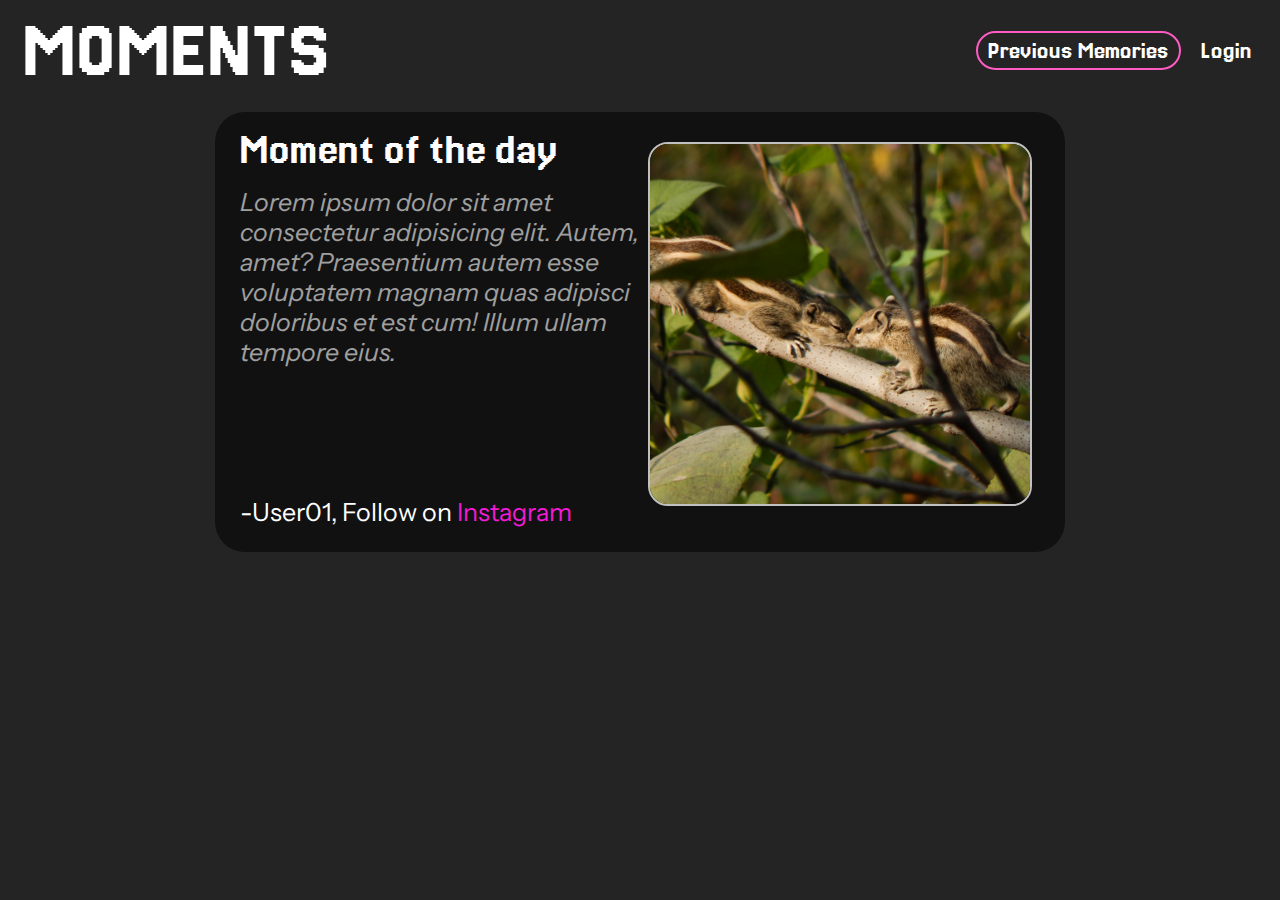
==== index.html @ b2a83b13 "trying to create front-end:   index.html 	new file:   moment.jpg 	trying to create front-end:   styl" ====
<!DOCTYPE html>
<html lang="en">
  <head>
    <meta charset="UTF-8" />
    <meta name="viewport" content="width=device-width, initial-scale=1.0" />
    <title>Document</title>
    <link rel="stylesheet" href="styles.css" />
    <link rel="preconnect" href="https://fonts.googleapis.com" />
    <link rel="preconnect" href="https://fonts.gstatic.com" crossorigin />
    <link
      href="https://fonts.googleapis.com/css2?family=Jersey+20&display=swap"
      rel="stylesheet"
    />
    <link rel="preconnect" href="https://fonts.googleapis.com" />
    <link rel="preconnect" href="https://fonts.gstatic.com" crossorigin />
    <link
      href="https://fonts.googleapis.com/css2?family=Instrument+Sans:ital,wght@0,400..700;1,400..700&display=swap"
      rel="stylesheet"
    />
  </head>
  <body>
    <div class="navbar">
      <h1 class="jersey-20-regular">MOMENTS</h1>
      <div id="navbutton-container">
        <a href="#" class="navbutton jersey-20-regular" id="prevmem"
          >Previous Memories</a
        >
        <a href="#" class="navbutton jersey-20-regular">Login </a>
      </div>
    </div>
    <div id="moment-of-the-day">
      <div id="moment-desc">
        <h2 id="moment-title" class="jersey-20-regular">Moment of the day</h2>
        <p id="moment-story" class="instrument-sans-100">
          Lorem ipsum dolor sit amet consectetur adipisicing elit. Autem, amet?
          Praesentium autem esse voluptatem magnam quas adipisci doloribus et
          est cum! Illum ullam tempore eius.
        </p>
        <p id="moment-userdata" class="instrument-sans-100">
          -User01, Follow on
          <a style="color: #f11bd5; text-decoration: none" href="#"
            >Instagram</a
          >
        </p>
      </div>
      <img src="moment.jpg" alt="" id="moment-img" />
    </div>
    <div id="todays-posts"></div>
  </body>
</html>
---- styles.css ----
* {
  /* border: 1px solid white; */
}

body {
  background-color: #242424;
}

h1 {
  color: #ffffff;
  font-size: 84px;
  margin: 0;
  margin-left: 15px;
}

.jersey-20-regular {
  font-family: "Jersey 20", serif;
  font-weight: 400;
  font-style: normal;
}

/* // <uniquifier>: Use a unique and descriptive class name */
/* // <weight>: Use a value from 400 to 700 */

.instrument-sans-100 {
  font-family: "Instrument Sans", serif;
  font-optical-sizing: auto;
  font-weight: 100;
  font-variation-settings: "wdth" 100;
}

.navbar {
  display: grid;
  grid-template-columns: 1fr 2fr;
}

#navbutton-container {
  display: flex;
  align-items: center;
  justify-content: flex-end;
  column-gap: 20px;
  margin-right: 20px;
}

.navbutton {
  font-size: 25px;
  text-decoration: none;
  color: #ffffff;
}

#prevmem {
  border: 2px solid #ff5bc3;
  border-radius: 20px;
  padding: 5px 10px;
}

#moment-of-the-day {
  width: 96%;
  max-width: 800px;
  margin: auto;
  margin-top: 20px;
  height: 400px;

  background: #111111;
  border-radius: 30px;
  position: relative;
  display: grid;
  grid-template-columns: 1fr 1fr;
  padding: 25px;
  padding-top: 15px;
}

#moment-desc {
  height: 100%;
  display: grid;
  grid-template-rows: 1.5fr 7.75fr 0.75fr;
  overflow: auto;
}

#moment-title {
  color: white;
  font-size: 45px;
  /* position: absolute; */

  margin: 0;
  margin-bottom: 15px;
}

#moment-story {
  font-style: italic;
  color: white;
  opacity: 0.6;
  font-size: 25px;
  margin: 0;
  /* margin-bottom: 130px; */
}

#moment-userdata {
  color: white;
  font-size: 25px;
  margin: 0;
}

#moment-img {
  width: 95%;
  height: 90%;
  object-fit: cover;
  margin: 0 auto;
  margin-top: 15px;

  border-radius: 20px;
  border: 2px solid silver;
}

#todays-posts {
  
}
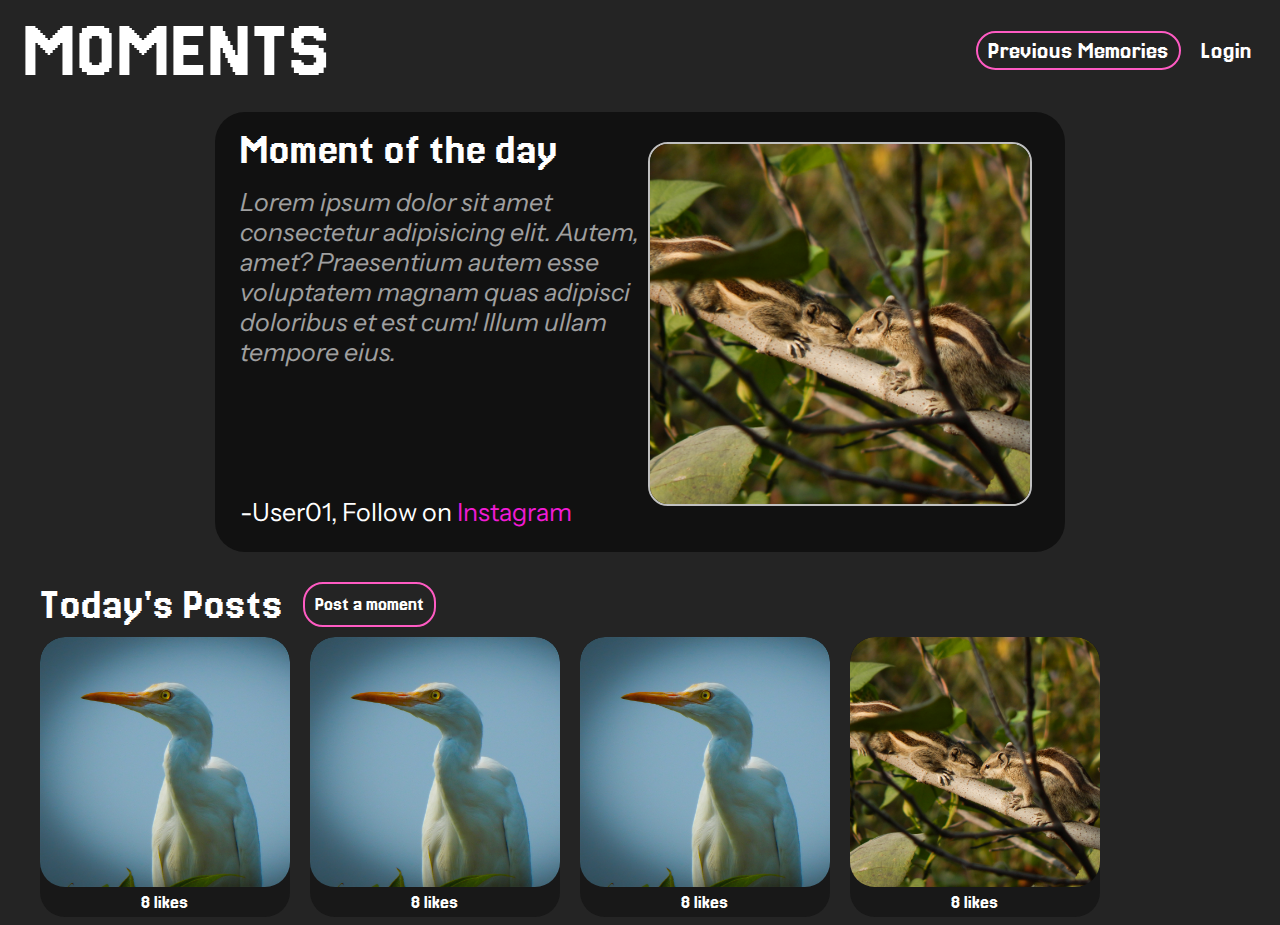
==== commit 7b664c04: "dummy-img:   dummy.jpg 	added more frontend elements:   index.html 	added more frontend elements:   " ====
--- a/index.html
+++ b/index.html
@@ -19,6 +19,20 @@
     />
   </head>
   <body>
+    <div class="modal hidden">
+      <div class="m-post">
+        <img src="dummy.jpg" alt="" class="m-post-img" />
+        <div class="m-post-details">
+          <p class="m-post-username jersey-20-regular">USER01</p>
+          <p class="m-post-caption instrument-sans-100">
+            Lorem ipsum dolor sit amet consectetur adipisicing elit. Omnis
+            consequatur minus id! Debitis temporibus dolore veniam amet, laborum
+            nam libero provident praesentium blanditiis, eos explicabo?
+          </p>
+          <p class="m-post-like instrument-sans-100">4💗</p>
+        </div>
+      </div>
+    </div>
     <div class="navbar">
       <h1 class="jersey-20-regular">MOMENTS</h1>
       <div id="navbutton-container">
@@ -45,6 +59,29 @@
       </div>
       <img src="moment.jpg" alt="" id="moment-img" />
     </div>
-    <div id="todays-posts"></div>
+    <div id="todays-posts">
+      <div id="tp-header">
+        <h2 class="jersey-20-regular" id="tp-title">Today's Posts</h2>
+        <a href="#" id="tp-post-btn" class="jersey-20-regular">Post a moment</a>
+      </div>
+      <div id="tp-container">
+        <div class="post">
+          <img src="dummy.jpg" alt="" class="post-img" />
+          <p class="post-likes jersey-20-regular">8 likes</p>
+        </div>
+        <div class="post">
+          <img src="dummy.jpg" alt="" class="post-img" />
+          <p class="post-likes jersey-20-regular">8 likes</p>
+        </div>
+        <div class="post">
+          <img src="dummy.jpg" alt="" class="post-img" />
+          <p class="post-likes jersey-20-regular">8 likes</p>
+        </div>
+        <div class="post">
+          <img src="moment.jpg" alt="" class="post-img" />
+          <p class="post-likes jersey-20-regular">8 likes</p>
+        </div>
+      </div>
+    </div>
   </body>
 </html>
--- a/styles.css
+++ b/styles.css
@@ -113,5 +113,137 @@
 }
 
 #todays-posts {
-  
-}
+  width: 95%;
+  margin: 0 auto;
+  margin-top: 30px;
+}
+
+#tp-header {
+  display: flex;
+  column-gap: 20px;
+}
+
+#tp-title {
+  color: white;
+  margin: 0;
+  font-size: 45px;
+}
+
+#tp-post-btn {
+  border: 2px solid #ff5bc3;
+  border-radius: 20px;
+  color: white;
+  text-decoration: none;
+  font-size: 20px;
+  text-align: center;
+  padding: 10px;
+}
+
+#tp-container {
+  display: flex;
+  width: 100%;
+  /* background-color: #111111; */
+
+  margin-top: 10px;
+  flex-wrap: wrap;
+  gap: 20px;
+}
+
+.post {
+  display: flex;
+  flex-direction: column;
+  width: 30%;
+  max-width: 250px;
+  min-height: 250px;
+  max-height: 300px;
+  border-radius: 25px;
+  overflow: hidden;
+  background-color: #181818;
+}
+
+.post-img {
+  width: 100%;
+  height: 90%;
+  object-fit: cover;
+  border-radius: 25px;
+}
+
+.post-likes {
+  margin: 5px;
+  text-align: center;
+  color: white;
+  font-size: 20px;
+  font-weight: 100;
+}
+
+.modal {
+  position: fixed;
+  top: 0;
+  left: 0;
+  width: 100%;
+  height: 100vh;
+  margin: 0;
+  z-index: 10;
+  background: rgba(0, 0, 0, 0.745);
+  /* border-radius: 16px; */
+  box-shadow: 0 4px 30px rgba(0, 0, 0, 0.1);
+  backdrop-filter: blur(7.5px);
+  -webkit-backdrop-filter: blur(7.5px);
+  border: 1px solid rgba(0, 0, 0, 0.3);
+  display: flex;
+  align-items: center;
+  justify-content: center;
+}
+
+.m-post {
+  width: 80%;
+  max-width: 800px;
+  height: 60%;
+  display: grid;
+  grid-template-columns: 1.1fr 0.9fr;
+  border-radius: 20px;
+  overflow: hidden;
+  background-color: #111111;
+  -webkit-box-shadow: 0px 0px 20px -4px rgba(209, 209, 209, 1);
+  -moz-box-shadow: 0px 0px 20px -4px rgba(209, 209, 209, 1);
+  box-shadow: 0px 0px 20px -4px rgba(209, 209, 209, 1);
+}
+
+.m-post-img {
+  width: 100%;
+  height: 100%;
+  object-fit: cover;
+  border-radius: 20px;
+}
+
+.m-post-details {
+  padding: 15px;
+  overflow: auto;
+}
+
+.m-post-username {
+  color: white;
+  font-size: 30px;
+  margin-top: 0;
+}
+
+.m-post-caption {
+  color: white;
+  opacity: 0.8;
+  font-style: italic;
+  letter-spacing: 2px;
+}
+
+.m-post-like {
+  width: 40px;
+  text-align: center;
+  border: #ff5bc3 solid 2px;
+  border-radius: 15px;
+  color: white;
+  padding: 3px;
+  cursor: pointer;
+}
+
+.hidden {
+  display: none;
+}
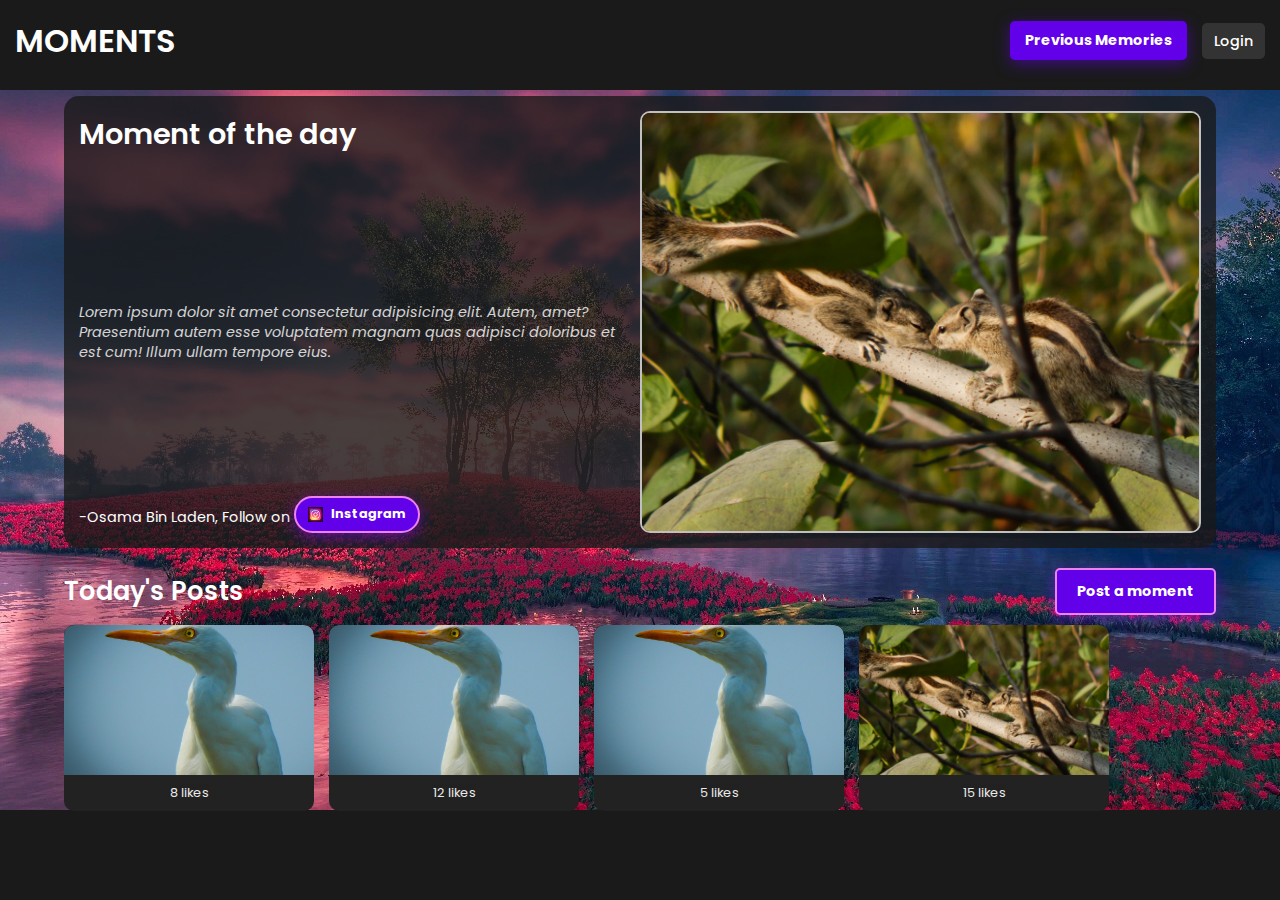
==== commit 72772dac: "Add files via upload" ====
--- a/index.html
+++ b/index.html
@@ -3,85 +3,175 @@
   <head>
     <meta charset="UTF-8" />
     <meta name="viewport" content="width=device-width, initial-scale=1.0" />
-    <title>Document</title>
+    <title>Moments</title>
     <link rel="stylesheet" href="styles.css" />
     <link rel="preconnect" href="https://fonts.googleapis.com" />
     <link rel="preconnect" href="https://fonts.gstatic.com" crossorigin />
     <link
-      href="https://fonts.googleapis.com/css2?family=Jersey+20&display=swap"
+      href="https://fonts.googleapis.com/css2?family=Poppins:wght@300;400;500;600;700&display=swap"
       rel="stylesheet"
     />
-    <link rel="preconnect" href="https://fonts.googleapis.com" />
-    <link rel="preconnect" href="https://fonts.gstatic.com" crossorigin />
-    <link
-      href="https://fonts.googleapis.com/css2?family=Instrument+Sans:ital,wght@0,400..700;1,400..700&display=swap"
-      rel="stylesheet"
-    />
+    <script src="https://accounts.google.com/gsi/client" async defer></script>
   </head>
   <body>
     <div class="modal hidden">
       <div class="m-post">
         <img src="dummy.jpg" alt="" class="m-post-img" />
         <div class="m-post-details">
-          <p class="m-post-username jersey-20-regular">USER01</p>
-          <p class="m-post-caption instrument-sans-100">
+          <p class="m-post-username">USER01</p>
+          <p class="m-post-caption">
             Lorem ipsum dolor sit amet consectetur adipisicing elit. Omnis
             consequatur minus id! Debitis temporibus dolore veniam amet, laborum
             nam libero provident praesentium blanditiis, eos explicabo?
           </p>
-          <p class="m-post-like instrument-sans-100">4💗</p>
+          <p class="m-post-like">4❤️</p>
         </div>
       </div>
     </div>
-    <div class="navbar">
-      <h1 class="jersey-20-regular">MOMENTS</h1>
-      <div id="navbutton-container">
-        <a href="#" class="navbutton jersey-20-regular" id="prevmem"
+    <nav class="navbar">
+      <a href="index.html" class="nav-title"><h1>MOMENTS</h1></a>
+      <div class="navbutton-container">
+        <a
+          href="/previous-memories.html"
+          class="navbutton"
+          id="prevmem"
           >Previous Memories</a
         >
-        <a href="#" class="navbutton jersey-20-regular">Login </a>
-      </div>
-    </div>
-    <div id="moment-of-the-day">
-      <div id="moment-desc">
-        <h2 id="moment-title" class="jersey-20-regular">Moment of the day</h2>
-        <p id="moment-story" class="instrument-sans-100">
-          Lorem ipsum dolor sit amet consectetur adipisicing elit. Autem, amet?
-          Praesentium autem esse voluptatem magnam quas adipisci doloribus et
-          est cum! Illum ullam tempore eius.
-        </p>
-        <p id="moment-userdata" class="instrument-sans-100">
-          -User01, Follow on
-          <a style="color: #f11bd5; text-decoration: none" href="#"
-            >Instagram</a
-          >
-        </p>
-      </div>
-      <img src="moment.jpg" alt="" id="moment-img" />
-    </div>
-    <div id="todays-posts">
-      <div id="tp-header">
-        <h2 class="jersey-20-regular" id="tp-title">Today's Posts</h2>
-        <a href="#" id="tp-post-btn" class="jersey-20-regular">Post a moment</a>
-      </div>
-      <div id="tp-container">
-        <div class="post">
-          <img src="dummy.jpg" alt="" class="post-img" />
-          <p class="post-likes jersey-20-regular">8 likes</p>
-        </div>
-        <div class="post">
-          <img src="dummy.jpg" alt="" class="post-img" />
-          <p class="post-likes jersey-20-regular">8 likes</p>
-        </div>
-        <div class="post">
-          <img src="dummy.jpg" alt="" class="post-img" />
-          <p class="post-likes jersey-20-regular">8 likes</p>
-        </div>
-        <div class="post">
-          <img src="moment.jpg" alt="" class="post-img" />
-          <p class="post-likes jersey-20-regular">8 likes</p>
+        <div id="login-button-container">
+          <a href="/login.html" id="login-button" class="navbutton">Login</a>
         </div>
       </div>
-    </div>
+    </nav>
+    <main class="content">
+      <section id="moment-of-the-day">
+        <div id="moment-desc">
+          <h2 id="moment-title">Moment of the day</h2>
+          <p id="moment-story">
+            Lorem ipsum dolor sit amet consectetur adipisicing elit. Autem, amet?
+            Praesentium autem esse voluptatem magnam quas adipisci doloribus et
+            est cum! Illum ullam tempore eius.
+          </p>
+          <p id="moment-userdata">
+            -Osama Bin Laden, Follow on
+            <a
+              id="ins"
+              class="tp-post-bin"
+              href="https://www.instagram.com/?hl=en"
+            >
+              <img
+                src="download.jpeg"
+                alt="Instagram Logo"
+                width="20"
+                height="20"
+              />
+              <span>Instagram</span>
+            </a>
+          </p>
+        </div>
+        <img src="moment.jpg" alt="" id="moment-img" />
+      </section>
+      <section id="todays-posts">
+        <div id="tp-header">
+          <h2 id="tp-title">Today's Posts</h2>
+          <a href="upload.html" id="tp-post-btn">Post a moment</a>
+        </div>
+        <div id="tp-container">
+          <div class="post">
+            <img src="dummy.jpg" alt="" class="post-img" />
+            <p class="post-likes">8 likes</p>
+          </div>
+          <div class="post">
+            <img src="dummy.jpg" alt="" class="post-img" />
+            <p class="post-likes">12 likes</p>
+          </div>
+          <div class="post">
+            <img src="dummy.jpg" alt="" class="post-img" />
+            <p class="post-likes">5 likes</p>
+          </div>
+          <div class="post">
+            <img src="moment.jpg" alt="" class="post-img" />
+            <p class="post-likes">15 likes</p>
+          </div>
+        </div>
+      </section>
+    </main>
+    <script>
+      // Function to check if the user is logged in (dummy logic, replace with
+      // your actual logic)
+      function isLoggedIn() {
+        return localStorage.getItem("userProfile") !== null;
+      }
+
+      function setupGoogleSignIn() {
+        google.accounts.id.initialize({
+          client_id: "YOUR_GOOGLE_CLIENT_ID", // Replace with your actual Google
+          // Client ID
+          callback: handleCredentialResponse,
+        });
+
+        google.accounts.id.renderButton(
+          document.getElementById("login-button-container"),
+          {
+            theme: "filled_black",
+            size: "large",
+            text: "Sign in with Google",
+          }, // customization attributes
+        );
+      }
+
+      // Function to handle the Google login response
+      function handleCredentialResponse(response) {
+        // Handle the Google login response and fetch user profile data
+        const id_token = response.credential;
+        console.log("id_token: " + id_token);
+
+        // fetch the user info and store into local storage and replace login
+        // with profile
+
+        fetch(
+          "https://www.googleapis.com/oauth2/v3/tokeninfo?id_token=" + id_token,
+        )
+          .then((response) => response.json())
+          .then((data) => {
+            console.log(data);
+
+            const userProfile = {
+              name: data.name,
+              email: data.email,
+              picture: data.picture,
+            };
+            localStorage.setItem("userProfile", JSON.stringify(userProfile));
+            updateNavbar();
+          })
+          .catch((error) => console.error("Error fetching user info:", error));
+      }
+
+      // Function to update the navbar based on login status
+      function updateNavbar() {
+        const loginButtonContainer =
+          document.getElementById("login-button-container");
+        const userProfileString = localStorage.getItem("userProfile");
+        const userProfile = userProfileString
+          ? JSON.parse(userProfileString)
+          : null;
+        if (userProfile) {
+          loginButtonContainer.innerHTML = `
+                <div class="user-profile">
+                <img class="user-profile-pic" src="${userProfile.picture}" alt="Profile Pic" />
+                <span class="user-profile-name">${userProfile.name}</span>
+                </div>
+            `;
+        } else {
+          loginButtonContainer.innerHTML = `<a href="/login.html" id="login-button" class="navbutton">Login</a>`;
+        }
+      }
+
+      document.addEventListener("DOMContentLoaded", () => {
+        if (!isLoggedIn()) {
+          setupGoogleSignIn();
+        }
+        updateNavbar();
+      });
+    </script>
   </body>
-</html>
+</html>--- a/styles.css
+++ b/styles.css
@@ -1,179 +1,208 @@
 * {
-  /* border: 1px solid white; */
+  margin: 0;
+  padding: 0;
+  box-sizing: border-box;
 }
 
 body {
-  background-color: #242424;
-}
-
-h1 {
-  color: #ffffff;
-  font-size: 84px;
+  font-family: "Poppins", sans-serif;
+  background: url("./picture.jpg") no-repeat center center fixed;
+  background-size: contain; /* Changed from cover to contain */
+    background-color: #1a1a1a;
+  color: #fff;
+  line-height: 1.6;
+  min-height: 100vh;
+  width: 100%;
+}
+a {
+  text-decoration: none;
+  color: inherit;
+}
+
+.nav-title {
+  color: #fff;
+}
+
+.navbar {
+  display: flex;
+  justify-content: space-between;
+  align-items: center;
+  padding: 15px; /* Reduced padding */
+}
+
+.navbar h1 {
+  font-size: 2rem; /* Reduced font-size */
+  font-weight: 600;
   margin: 0;
-  margin-left: 15px;
-}
-
-.jersey-20-regular {
-  font-family: "Jersey 20", serif;
-  font-weight: 400;
-  font-style: normal;
-}
-
-/* // <uniquifier>: Use a unique and descriptive class name */
-/* // <weight>: Use a value from 400 to 700 */
-
-.instrument-sans-100 {
-  font-family: "Instrument Sans", serif;
-  font-optical-sizing: auto;
-  font-weight: 100;
-  font-variation-settings: "wdth" 100;
-}
-
-.navbar {
-  display: grid;
-  grid-template-columns: 1fr 2fr;
-}
-
-#navbutton-container {
-  display: flex;
-  align-items: center;
-  justify-content: flex-end;
-  column-gap: 20px;
-  margin-right: 20px;
+}
+
+.navbutton-container {
+  display: flex;
+  align-items: center;
+  gap: 15px;
 }
 
 .navbutton {
-  font-size: 25px;
+  font-size: 0.9rem; /* Reduced font-size */
+  font-weight: 500;
+  padding: 8px 12px;
+  border-radius: 5px;
+  background: #333;
+  transition: background 0.3s ease, color 0.3s ease;
+}
+
+.navbutton:hover {
+  background: #555;
+  color: #eee;
+}
+
+#prevmem {
+  display: inline-block;
+  padding: 8px 15px; /* Reduced padding */
+  font-size: 0.9rem; /* Reduced font-size */
+  font-weight: bold;
+  color: #fff;
   text-decoration: none;
-  color: #ffffff;
-}
-
-#prevmem {
-  border: 2px solid #ff5bc3;
-  border-radius: 20px;
-  padding: 5px 10px;
+  background: #6200ea;
+  border-radius: 5px;
+  box-shadow: 0 4px 15px rgba(98, 0, 234, 0.5);
+  transition: all 0.3s ease-in-out;
+}
+
+#prevmem:hover {
+  background: #ff1493;
+  color: #6200ea;
+  box-shadow: 0 0 25px rgba(98, 0, 234, 0.8),
+    0 0 50px rgba(98, 0, 234, 0.6);
+}
+
+.content {
+  width: 90%;
+  max-width: 1200px;
+  margin: 15px auto; /* Reduced margin */
 }
 
 #moment-of-the-day {
-  width: 96%;
-  max-width: 800px;
-  margin: auto;
-  margin-top: 20px;
-  height: 400px;
-
-  background: #111111;
-  border-radius: 30px;
-  position: relative;
+  background: rgba(25, 25, 25, 0.8);
+  border-radius: 15px; /* Reduced border-radius */
   display: grid;
   grid-template-columns: 1fr 1fr;
-  padding: 25px;
-  padding-top: 15px;
+  padding: 15px; /* Reduced padding */
+  margin-bottom: 20px; /* Reduced margin */
+  transition: transform 0.3s ease-in-out, background 0.3s ease-in-out;
+}
+
+#moment-of-the-day:hover {
+  background: rgba(128, 0, 255, 0.1);
+  transform: scale(1.02);
+}
+
+#moment-img {
+  width: 100%;
+  height: 100%;
+  object-fit: cover;
+  border-radius: 10px; /* Reduced border-radius */
+  border: 2px solid silver;
 }
 
 #moment-desc {
-  height: 100%;
-  display: grid;
-  grid-template-rows: 1.5fr 7.75fr 0.75fr;
-  overflow: auto;
+  display: flex;
+  flex-direction: column;
+  justify-content: space-between;
+  padding-right: 15px;
 }
 
 #moment-title {
-  color: white;
-  font-size: 45px;
-  /* position: absolute; */
-
-  margin: 0;
-  margin-bottom: 15px;
+  font-size: 1.8rem; /* Reduced font-size */
+  font-weight: 600;
+  margin-bottom: 10px; /* Reduced margin */
 }
 
 #moment-story {
+  font-size: 0.9rem;
   font-style: italic;
-  color: white;
-  opacity: 0.6;
-  font-size: 25px;
-  margin: 0;
-  /* margin-bottom: 130px; */
+  line-height: 1.4;
+  opacity: 0.8;
 }
 
 #moment-userdata {
-  color: white;
-  font-size: 25px;
-  margin: 0;
-}
-
-#moment-img {
-  width: 95%;
-  height: 90%;
+  font-size: 0.9rem; /* Reduced font-size */
+}
+
+#todays-posts {
+  margin-top: 20px; /* Reduced margin */
+}
+
+#tp-header {
+  display: flex;
+  justify-content: space-between;
+  align-items: center;
+  margin-bottom: 10px; /* Reduced margin */
+}
+
+#tp-title {
+  font-size: 1.6rem; /* Reduced font-size */
+  font-weight: 600;
+}
+
+#tp-post-btn {
+  display: inline-block;
+  padding: 10px 20px; /* Reduced padding */
+  font-size: 0.9rem; /* Reduced font-size */
+  font-weight: bold;
+  color: #fff;
+  text-decoration: none;
+  background: #6200ea;
+  border: 2px solid violet;
+  border-radius: 5px;
+  text-align: center;
+  cursor: pointer;
+  box-shadow: 0 4px 15px rgba(128, 0, 255, 0.5);
+  transition: all 0.3s ease-in-out;
+}
+
+#tp-post-btn:hover {
+  background: #ff1493;
+  color: #6200ea;
+  box-shadow: 0 0 25px rgba(255, 20, 147, 0.8),
+    0 0 50px rgba(255, 20, 147, 0.6);
+}
+
+#tp-container {
+  display: flex;
+  flex-wrap: wrap;
+  gap: 15px;
+}
+
+.post {
+  width: 30%;
+  min-width: 180px; /* Reduced min-width */
+    max-width: 250px;
+  background: #222;
+  border-radius: 10px;
+  overflow: hidden;
+  display: flex;
+  flex-direction: column;
+  transition: transform 0.3s ease-in-out;
+  margin-bottom: 10px;
+}
+
+.post:hover {
+  transform: scale(1.02);
+}
+
+.post-img {
+  width: 100%;
+  height: 150px; /* Reduced height */
   object-fit: cover;
-  margin: 0 auto;
-  margin-top: 15px;
-
-  border-radius: 20px;
-  border: 2px solid silver;
-}
-
-#todays-posts {
-  width: 95%;
-  margin: 0 auto;
-  margin-top: 30px;
-}
-
-#tp-header {
-  display: flex;
-  column-gap: 20px;
-}
-
-#tp-title {
-  color: white;
-  margin: 0;
-  font-size: 45px;
-}
-
-#tp-post-btn {
-  border: 2px solid #ff5bc3;
-  border-radius: 20px;
-  color: white;
-  text-decoration: none;
-  font-size: 20px;
+  border-radius: 10px 10px 0 0;
+}
+
+.post-likes {
   text-align: center;
-  padding: 10px;
-}
-
-#tp-container {
-  display: flex;
-  width: 100%;
-  /* background-color: #111111; */
-
-  margin-top: 10px;
-  flex-wrap: wrap;
-  gap: 20px;
-}
-
-.post {
-  display: flex;
-  flex-direction: column;
-  width: 30%;
-  max-width: 250px;
-  min-height: 250px;
-  max-height: 300px;
-  border-radius: 25px;
-  overflow: hidden;
-  background-color: #181818;
-}
-
-.post-img {
-  width: 100%;
-  height: 90%;
-  object-fit: cover;
-  border-radius: 25px;
-}
-
-.post-likes {
-  margin: 5px;
-  text-align: center;
-  color: white;
-  font-size: 20px;
-  font-weight: 100;
+  padding: 8px; /* Reduced padding */
+  font-size: 0.8rem;
+  opacity: 0.9;
 }
 
 .modal {
@@ -182,68 +211,103 @@
   left: 0;
   width: 100%;
   height: 100vh;
-  margin: 0;
-  z-index: 10;
-  background: rgba(0, 0, 0, 0.745);
-  /* border-radius: 16px; */
-  box-shadow: 0 4px 30px rgba(0, 0, 0, 0.1);
-  backdrop-filter: blur(7.5px);
-  -webkit-backdrop-filter: blur(7.5px);
-  border: 1px solid rgba(0, 0, 0, 0.3);
+  background: rgba(0, 0, 0, 0.7);
   display: flex;
   align-items: center;
   justify-content: center;
+  z-index: 100;
 }
 
 .m-post {
   width: 80%;
   max-width: 800px;
-  height: 60%;
+  background: #222;
+  border-radius: 15px;
+  overflow: hidden;
   display: grid;
-  grid-template-columns: 1.1fr 0.9fr;
-  border-radius: 20px;
-  overflow: hidden;
-  background-color: #111111;
-  -webkit-box-shadow: 0px 0px 20px -4px rgba(209, 209, 209, 1);
-  -moz-box-shadow: 0px 0px 20px -4px rgba(209, 209, 209, 1);
-  box-shadow: 0px 0px 20px -4px rgba(209, 209, 209, 1);
+  grid-template-columns: 1.2fr 0.8fr;
 }
 
 .m-post-img {
   width: 100%;
   height: 100%;
   object-fit: cover;
-  border-radius: 20px;
 }
 
 .m-post-details {
   padding: 15px;
-  overflow: auto;
+  display: flex;
+  flex-direction: column;
+  gap: 10px;
 }
 
 .m-post-username {
-  color: white;
-  font-size: 30px;
-  margin-top: 0;
+  font-size: 1.2rem;
+  font-weight: 600;
 }
 
 .m-post-caption {
-  color: white;
+  font-size: 0.8rem;
+  font-style: italic;
   opacity: 0.8;
-  font-style: italic;
-  letter-spacing: 2px;
 }
 
 .m-post-like {
-  width: 40px;
-  text-align: center;
-  border: #ff5bc3 solid 2px;
+  align-self: flex-start;
+  padding: 5px 10px;
+  font-size: 0.8rem;
+  border: 1px solid #ff5bc3;
   border-radius: 15px;
-  color: white;
-  padding: 3px;
   cursor: pointer;
 }
 
 .hidden {
   display: none;
 }
+
+.user-profile {
+  display: flex;
+  align-items: center;
+  gap: 8px;
+}
+
+.user-profile-pic {
+  width: 25px; /* Reduced size */
+  height: 25px; /* Reduced size */
+  border-radius: 50%;
+  object-fit: cover;
+}
+
+.user-profile-name {
+  font-weight: 600;
+  color: #ffffff;
+    font-size: 0.9rem;
+}
+
+.tp-post-bin {
+  display: inline-flex;
+  align-items: center;
+  padding: 6px 12px;
+  font-size: 0.8rem;
+  font-weight: bold;
+  color: #fff;
+  text-decoration: none;
+  background: #6200ea;
+  border: 2px solid violet;
+  border-radius: 50px;
+  box-shadow: 0 4px 15px rgba(128, 0, 255, 0.5);
+  transition: all 0.3s ease-in-out;
+}
+
+.tp-post-bin img {
+  margin-right: 8px;
+  width: 15px;
+    height: 15px;
+}
+
+.tp-post-bin:hover {
+  background: #ff1493;
+  color: #6200ea;
+  box-shadow: 0 0 25px rgba(255, 20, 147, 0.8),
+    0 0 50px rgba(255, 20, 147, 0.6);
+}